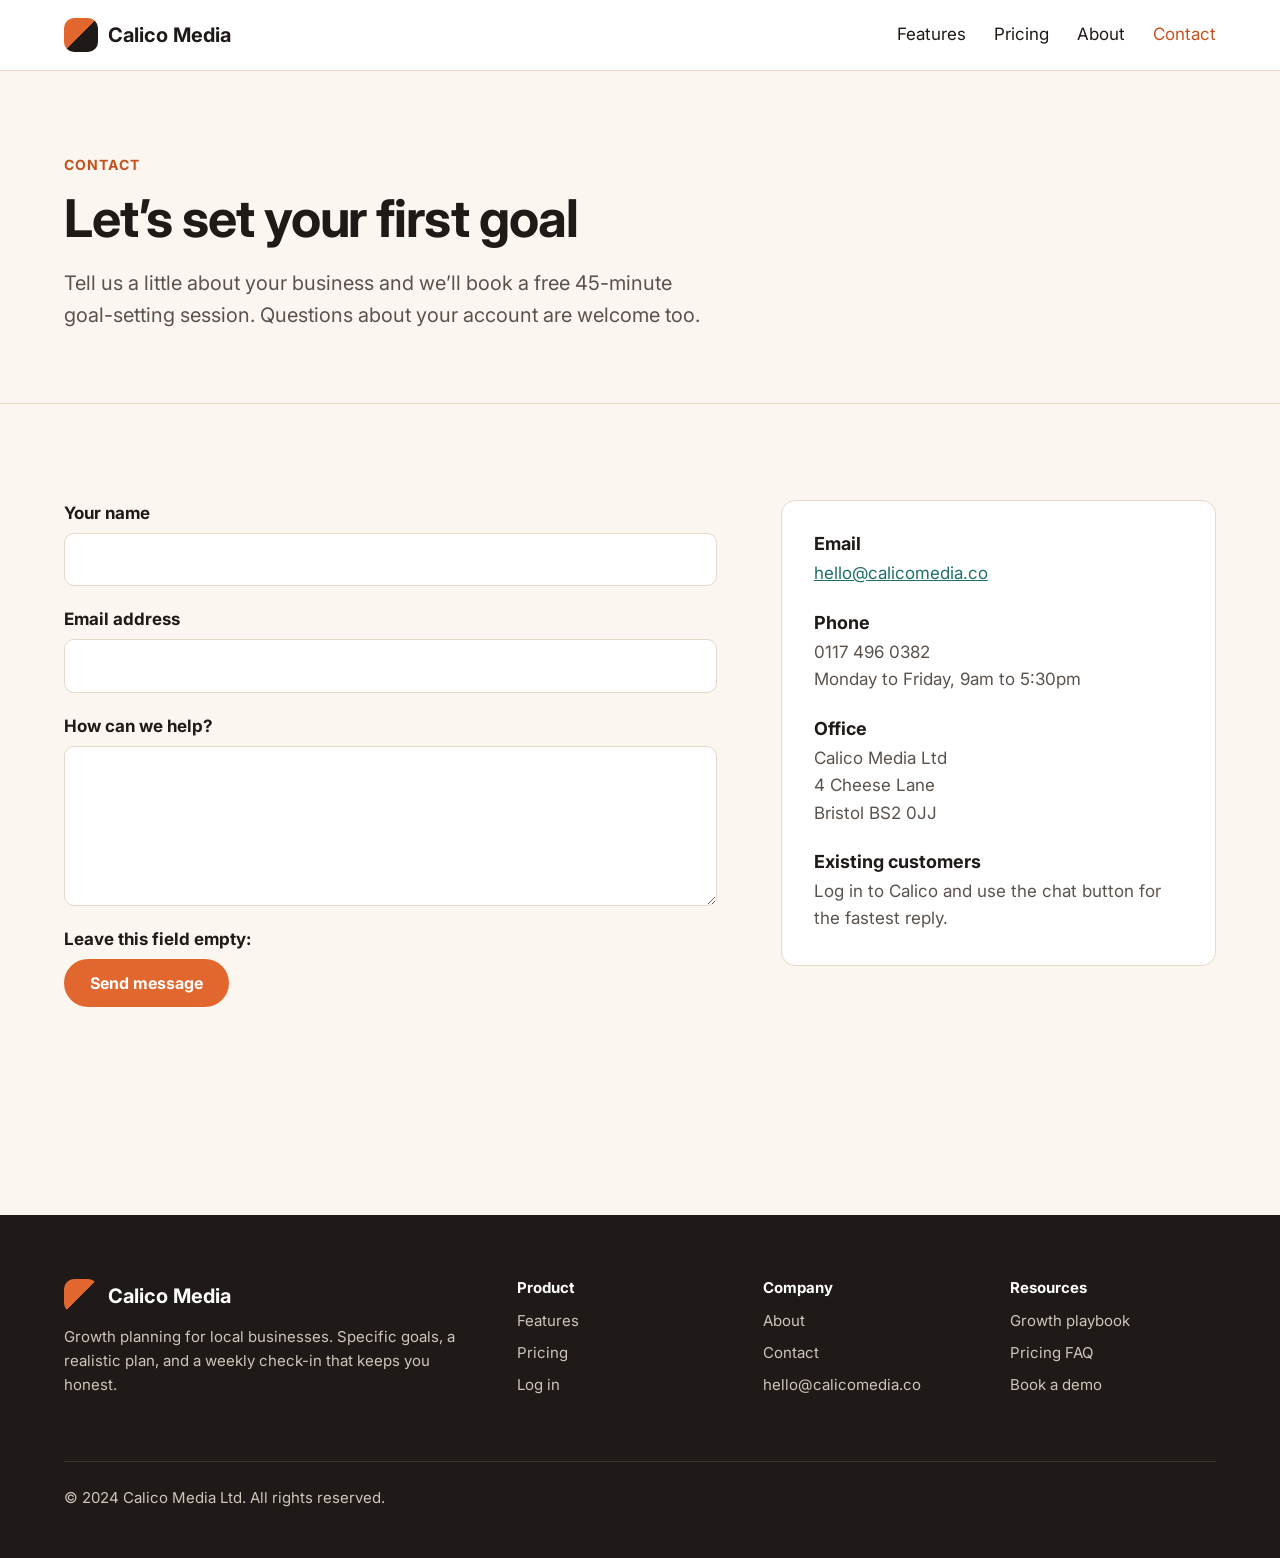
==== public/contact.html @ dd7498d2 "honeypot challenge" ====
<!DOCTYPE html>
<html lang="en">
<head>
  <meta charset="utf-8">
  <meta name="viewport" content="width=device-width, initial-scale=1">
  <title>Contact | Calico Media</title>
  <meta name="description" content="Book a demo or ask us a question. We reply within one business day.">
  <link rel="preconnect" href="https://fonts.googleapis.com">
  <link rel="preconnect" href="https://fonts.gstatic.com" crossorigin>
  <link href="https://fonts.googleapis.com/css2?family=Inter:wght@100;200;300;400;500;600;700;800;900&display=swap" rel="stylesheet">
  <link rel="stylesheet" href="css/styles.css">
</head>
<body>
  <header class="site-header">
    <div class="container">
      <a class="logo" href="index.html"><span class="logo-mark"></span>Calico Media</a>
      <nav aria-label="Main">
        <ul class="nav-links">
          <li><a href="features.html">Features</a></li>
          <li><a href="pricing.html">Pricing</a></li>
          <li><a href="about.html">About</a></li>
          <li><a href="contact.html" aria-current="page">Contact</a></li>
        </ul>
      </nav>
    </div>
  </header>

  <main>
    <section class="page-header">
      <div class="container">
        <span class="eyebrow">Contact</span>
        <h1>Let&rsquo;s set your first goal</h1>
        <p class="lead">Tell us a little about your business and we&rsquo;ll book a free 45-minute goal-setting session. Questions about your account are welcome too.</p>
      </div>
    </section>

    <section class="section">
      <div class="container contact-layout">
        <form class="contact-form" id="contact-form" action="/contact" method="post">
          <label for="name">Your name</label>
          <input type="text" id="name" name="name" required>

          <label for="email">Email address</label>
          <input type="email" id="email" name="email" required>

          <label for="message">How can we help?</label>
          <textarea id="message" name="message" required></textarea>

          <label for="guest">Leave this field empty:</label>
          <input type="text" id="guest" name="guest"  tabindex="-1" autocomplete="off"/>

          <button class="btn" type="submit">Send message</button>
          <p class="form-status" id="form-status" role="status"></p>
        </form>

        <aside class="contact-aside">
          <h3>Email</h3>
          <p><a href="mailto:hello@calicomedia.co">hello@calicomedia.co</a></p>
          <h3>Phone</h3>
          <p>0117 496 0382<br>Monday to Friday, 9am to 5:30pm</p>
          <h3>Office</h3>
          <p>Calico Media Ltd<br>4 Cheese Lane<br>Bristol BS2 0JJ</p>
          <h3>Existing customers</h3>
          <p>Log in to Calico and use the chat button for the fastest reply.</p>
        </aside>
      </div>
    </section>
  </main>

  <footer class="site-footer">
    <div class="container">
      <div class="footer-grid">
        <div>
          <a class="logo" href="index.html"><span class="logo-mark"></span>Calico Media</a>
          <p>Growth planning for local businesses. Specific goals, a realistic plan, and a weekly check-in that keeps you honest.</p>
        </div>
        <div>
          <h4>Product</h4>
          <ul>
            <li><a href="features.html">Features</a></li>
            <li><a href="pricing.html">Pricing</a></li>
            <li><a href="https://app.calicomedia.co/login">Log in</a></li>
          </ul>
        </div>
        <div>
          <h4>Company</h4>
          <ul>
            <li><a href="about.html">About</a></li>
            <li><a href="contact.html">Contact</a></li>
            <li><a href="mailto:hello@calicomedia.co">hello@calicomedia.co</a></li>
          </ul>
        </div>
        <div>
          <h4>Resources</h4>
          <ul>
            <li><a href="index.html#playbook">Growth playbook</a></li>
            <li><a href="pricing.html#faq">Pricing FAQ</a></li>
            <li><a href="contact.html">Book a demo</a></li>
          </ul>
        </div>
      </div>
      <div class="footer-bottom">
        <p>&copy; 2024 Calico Media Ltd. All rights reserved.</p>
      </div>
    </div>
  </footer>
  <script src="js/contact.js"></script>
</body>
</html>
---- public/css/styles.css ----
/* Calico Media marketing site */
@font-face {
  font-family: 'Inter';
  font-weight: 400;  
  src: url('public/Fonts/Inter/Inter_18pt-Regular copy.ttf') format('ttf'),    
}
@font-face {
  font-family: 'Inter';
  font-weight: 700;  
  src: url('public/Fonts/Inter/Inter_24pt-Bold copy.ttf') format('ttf');  
}

@font-face {
  font-family: 'Segoe UI';
  font-weight: 400; 
  src: url('public/Fonts/Segoe UI/Segoe-UI-Variable-Static-Text copy.ttf') format('ttf'),
}
@font-face {
  font-family: 'Segoe UI';
  font-weight: 700; 
  src: url('public/Fonts/Segoe UI/Segoe-UI-Variable-Static-Text-Bold copy.ttf') format('ttf'); 
}


:root {
  --ink: #1f1a17;
  --ink-soft: #5b524c;
  --cream: #fbf6ef;
  --sand: #f1e7da;
  --white: #ffffff;
  --orange: #e2672f;
  --orange-dark: #c4521f;
  --teal: #1f6f6b;
  --line: #e4d8c8;
  --radius: 14px;
}

*,
*::before,
*::after {
  box-sizing: border-box;
}

body {
  margin: 0;
  font-family: 'Inter', -apple-system, BlinkMacSystemFont, 'Segoe UI', sans-serif;
  font-weight: 400;
  font-size: 17px;
  line-height: 1.6;
  color: var(--ink);
  background: var(--cream);
}

h1,
h2,
h3,
h4 {
  font-weight: 700;
  line-height: 1.2;
  margin: 0 0 16px;
}

h1 {
  font-size: 52px;
  letter-spacing: -0.02em;
}

h2 {
  font-size: 38px;
  letter-spacing: -0.01em;
}

h3 {
  font-size: 22px;
}

p {
  margin: 0 0 16px;
}

a {
  color: var(--teal);
}

img {
  max-width: 100%;
}

.container {
  max-width: 1200px;
  margin: 0 auto;
  padding: 0 24px;
}

.section {
  padding: 96px 0;
}

.section--sand {
  background: var(--sand);
}

.eyebrow {
  display: inline-block;
  font-size: 14px;
  font-weight: 700;
  letter-spacing: 0.08em;
  text-transform: uppercase;
  color: var(--orange-dark);
  margin-bottom: 12px;
}

.lead {
  font-size: 20px;
  color: var(--ink-soft);
  max-width: 640px;
}

.section-intro {
  max-width: 680px;
  margin-bottom: 48px;
}

.btn {
  display: inline-block;
  padding: 14px 26px;
  border-radius: 999px;
  background: var(--orange);
  color: var(--white);
  font-weight: 700;
  text-decoration: none;
  border: 0;
  font-size: 16px;
  font-family: inherit;
  cursor: pointer;
}

.btn:hover {
  background: var(--orange-dark);
}

.btn--ghost {
  background: transparent;
  color: inherit;
  box-shadow: inset 0 0 0 2px currentColor;
}

.btn--ghost:hover {
  background: rgba(255, 255, 255, 0.1);
}

#guest {
  display: none;
  position: absolute; 
  left: -9999px;
}

/* Header */

.site-header {
  background: var(--white);
  border-bottom: 1px solid var(--line);
}

.site-header .container {
  display: flex;
  flex-wrap: wrap;
  align-items: center;
  justify-content: space-between;
  gap: 12px 32px;
  padding-top: 18px;
  padding-bottom: 18px;
}

.logo {
  display: flex;
  align-items: center;
  gap: 10px;
  flex-shrink: 0;
  font-size: 20px;
  font-weight: 700;
  color: var(--ink);
  text-decoration: none;
}

.logo-mark {
  width: 34px;
  height: 34px;
  border-radius: 10px;
  background: linear-gradient(135deg, var(--orange) 0%, var(--orange) 50%, var(--ink) 50%, var(--ink) 100%);
}

.nav-links {
  display: flex;
  flex-wrap: wrap;
  align-items: center;
  gap: 8px 28px;
  list-style: none;
  margin: 0;
  padding: 0;
}

.nav-links a {
  color: var(--ink);
  text-decoration: none;
}

.nav-links a:hover,
.nav-links a[aria-current='page'] {
  color: var(--orange-dark);
}

.site-header--home {
  background: var(--ink);
  border-bottom: 0;
}

.site-header--home .logo,
.site-header--home .nav-links a {
  color: var(--white);
}

.site-header--home .logo-mark {
  background: linear-gradient(135deg, var(--orange) 0%, var(--orange) 50%, var(--white) 50%, var(--white) 100%);
}

.site-header--home .container {
  flex-wrap: wrap;
}

.site-header--home nav {
  min-width: 0;
}

.site-header--home .nav-links {
  flex-wrap: nowrap;
  gap: 0;
}

.site-header--home .nav-links li {
  min-width: 0;
}

.site-header--home .nav-links a {
  display: block;
  padding: 0 14px;
  white-space: nowrap;
}

.site-header--home .nav-links li:last-child {
  flex-shrink: 0;
}

.site-header--home .nav-links .btn {
  margin-left: 12px;
  padding: 10px 20px;
}

/* Home hero */

.hero {
  background: var(--ink);
  color: var(--white);
  padding: 56px 0 88px;
}

.hero-inner {
  display: flex;
  align-items: center;
  gap: 56px;
}

.hero-text {
  flex: 1;
}

.hero-text .lead {
  color: #d9cfc5;
}

.hero-actions {
  display: flex;
  flex-wrap: wrap;
  gap: 12px;
  margin-top: 32px;
}

.hero-media {
  width: 100%;
  max-width: 600px;
  flex-shrink: 0;
}

.hero-image {
  width: 100%;
  aspect-ratio: 4 / 3;
  object-fit: cover;
  border-radius: var(--radius);
  display: block;
}

/* Trust strip */

.trust {
  padding: 40px 0;
  border-bottom: 1px solid var(--line);
  text-align: center;
}

.trust p {
  color: var(--ink-soft);
  font-size: 15px;
}

.trust-list {
  display: flex;
  flex-wrap: wrap;
  justify-content: center;
  gap: 12px 40px;
  list-style: none;
  margin: 0;
  padding: 0;
  font-weight: 700;
  font-size: 18px;
  color: #8a7d72;
}

/* Steps */

.steps {
  display: grid;
  grid-template-columns: repeat(auto-fit, minmax(240px, 1fr));
  gap: 24px;
}

.step {
  background: var(--white);
  border: 1px solid var(--line);
  border-radius: var(--radius);
  padding: 32px;
}

.step-number {
  display: inline-flex;
  align-items: center;
  justify-content: center;
  width: 40px;
  height: 40px;
  border-radius: 50%;
  background: var(--sand);
  color: var(--orange-dark);
  font-weight: 700;
  margin-bottom: 16px;
}

/* Check list */

.check-list {
  list-style: none;
  margin: 24px 0 0;
  padding: 0;
}

.check-list li {
  position: relative;
  padding-left: 32px;
  margin-bottom: 14px;
}

.check-list li::before {
  content: '';
  position: absolute;
  left: 0;
  top: 6px;
  width: 16px;
  height: 16px;
  border-radius: 50%;
  background: var(--teal);
  box-shadow: inset 0 0 0 4px #cfe6e4;
}

/* FAQ */

.faq {
  max-width: 820px;
}

.faq details {
  border-top: 1px solid var(--line);
  padding: 20px 0;
}

.faq details:last-child {
  border-bottom: 1px solid var(--line);
}

.faq summary {
  font-weight: 700;
  font-size: 19px;
  cursor: pointer;
}

.faq details p {
  margin-top: 12px;
  color: var(--ink-soft);
}

/* Feature rows */

.feature-row {
  display: grid;
  grid-template-columns: 1fr 1fr;
  gap: 64px;
  align-items: center;
  margin-bottom: 96px;
}

.feature-row:last-child {
  margin-bottom: 0;
}

.feature-row--reverse .feature-media {
  order: 2;
}

.feature-media img {
  display: block;
  width: 100%;
  aspect-ratio: 4 / 3;
  object-fit: cover;
  border-radius: var(--radius);
}

/* Playbook */

.playbook-grid {
  display: grid;
  grid-template-columns: repeat(auto-fit, minmax(300px, 1fr));
  gap: 28px;
}

/* Card grid */

.card-grid {
  display: grid;
  grid-template-columns: repeat(3, 1fr);
  gap: 28px;
}

.card {
  background: var(--white);
  border: 1px solid var(--line);
  border-radius: var(--radius);
  overflow: hidden;
}

.card img {
  display: block;
  width: 100%;
  aspect-ratio: 16 / 10;
  object-fit: cover;
}

.card-body {
  padding: 24px 28px 28px;
}

.card-body p {
  color: var(--ink-soft);
}

.card-tag {
  font-size: 13px;
  font-weight: 700;
  text-transform: uppercase;
  letter-spacing: 0.06em;
  color: var(--teal);
}

.icon-dot {
  width: 44px;
  height: 44px;
  border-radius: 12px;
  background: var(--sand);
  margin-bottom: 18px;
  position: relative;
}

.icon-dot::after {
  content: '';
  position: absolute;
  inset: 13px;
  border-radius: 50%;
  background: var(--orange);
}

/* CTA band */

.cta-band {
  background: var(--ink);
  color: var(--white);
  border-radius: 24px;
  overflow: hidden;
}

.cta-band img {
  display: block;
  width: 100%;
  aspect-ratio: 21 / 8;
  object-fit: cover;
}

.cta-body {
  padding: 48px;
  display: flex;
  flex-wrap: wrap;
  align-items: center;
  justify-content: space-between;
  gap: 24px;
}

.cta-body h2 {
  margin: 0;
  max-width: 620px;
}

/* Page header (inner pages) */

.page-header {
  padding: 80px 0 56px;
  border-bottom: 1px solid var(--line);
}

/* Pricing */

.pricing-grid {
  display: grid;
  grid-template-columns: repeat(auto-fit, minmax(260px, 1fr));
  gap: 24px;
  align-items: stretch;
}

.pricing-card {
  background: var(--white);
  border: 1px solid var(--line);
  border-radius: var(--radius);
  padding: 36px 32px;
  display: flex;
  flex-direction: column;
}

.pricing-card--featured {
  border: 2px solid var(--orange);
  box-shadow: 0 24px 48px rgba(226, 103, 47, 0.14);
}

.plan-badge {
  align-self: flex-start;
  font-size: 13px;
  font-weight: 700;
  background: var(--orange);
  color: var(--white);
  border-radius: 999px;
  padding: 4px 12px;
  margin-bottom: 16px;
}

.price {
  font-size: 48px;
  font-weight: 700;
  margin: 8px 0 4px;
}

.price small {
  font-size: 17px;
  font-weight: 400;
  color: var(--ink-soft);
}

.pricing-card .check-list {
  flex: 1;
  margin-bottom: 28px;
}

.pricing-card .btn {
  text-align: center;
}

.pricing-note {
  margin-top: 32px;
  color: var(--ink-soft);
  font-size: 15px;
}

/* About */

.stats {
  display: grid;
  grid-template-columns: repeat(auto-fit, minmax(160px, 1fr));
  gap: 16px;
}

.stat {
  background: var(--white);
  border: 1px solid var(--line);
  border-radius: var(--radius);
  padding: 28px 20px;
}

.stat-number {
  display: block;
  font-size: 48px;
  font-weight: 700;
  color: var(--orange-dark);
}

.stat-label {
  display: block;
  font-size: 15px;
  color: var(--ink-soft);
}

.prose {
  max-width: 720px;
}

.team-grid {
  display: grid;
  grid-template-columns: repeat(auto-fit, minmax(220px, 1fr));
  gap: 24px;
}

.person {
  background: var(--white);
  border: 1px solid var(--line);
  border-radius: var(--radius);
  padding: 28px;
}

.avatar {
  width: 56px;
  height: 56px;
  border-radius: 50%;
  background: var(--sand);
  color: var(--orange-dark);
  display: flex;
  align-items: center;
  justify-content: center;
  font-weight: 700;
  margin-bottom: 16px;
}

.person p {
  color: var(--ink-soft);
  font-size: 15px;
  margin: 0;
}

/* Contact */

.contact-layout {
  display: grid;
  grid-template-columns: 3fr 2fr;
  gap: 64px;
}

.contact-form label {
  display: block;
  font-weight: 700;
  margin-bottom: 6px;
}

.contact-form input,
.contact-form textarea {
  display: block;
  width: 100%;
  font: inherit;
  padding: 12px 14px;
  border: 1px solid var(--line);
  border-radius: 10px;
  background: var(--white);
  margin-bottom: 20px;
}

.contact-form textarea {
  min-height: 160px;
  resize: vertical;
}

.form-status {
  margin-top: 16px;
  font-weight: 700;
}

.form-status--success {
  color: var(--teal);
}

.form-status--error {
  color: #b3261e;
}

.contact-aside {
  background: var(--white);
  border: 1px solid var(--line);
  border-radius: var(--radius);
  padding: 32px;
  align-self: start;
}

.contact-aside h3 {
  font-size: 18px;
  margin-top: 24px;
  margin-bottom: 6px;
}

.contact-aside h3:first-child {
  margin-top: 0;
}

.contact-aside p {
  color: var(--ink-soft);
  margin: 0;
}

/* Footer */

.site-footer {
  background: var(--ink);
  color: #cfc5bb;
  padding: 64px 0 32px;
  margin-top: 96px;
  font-size: 15px;
}

.footer-grid {
  display: grid;
  grid-template-columns: 2fr 1fr 1fr 1fr;
  gap: 40px;
}

.site-footer h4 {
  color: var(--white);
  font-size: 15px;
  margin-bottom: 12px;
}

.site-footer ul {
  list-style: none;
  margin: 0;
  padding: 0;
}

.site-footer li {
  margin-bottom: 8px;
}

.site-footer a {
  color: #cfc5bb;
  text-decoration: none;
}

.site-footer a:hover {
  color: var(--white);
}

.site-footer .logo {
  color: var(--white);
  margin-bottom: 12px;
}

.footer-bottom {
  border-top: 1px solid #3a322d;
  margin-top: 48px;
  padding-top: 24px;
}


/* responsiveness */


@media (max-width: 1032px) {
  .hero-inner {
    flex-direction: column-reverse;
  }

  .site-header--home .nav-links  {
    flex-wrap: wrap;
  }
  .nav-links {
    font-size: 20px;
  }
}

@media (max-width: 864px) {
  .site-header--home .nav-links .btn {
    margin-top: 8px;
  }
}

@media (max-width: 768px) {
  h1 {
    font-size: 40px;
  }

  h2 {
    font-size: 30px;
  }

  .section {
    padding: 64px 0;
  }

  .feature-row {
    grid-template-columns: 1fr;
    gap: 32px;
    margin-bottom: 64px;
  }

  .feature-row--reverse .feature-media {
    order: 0;
  }

  /* .playbook-grid {
    display: grid;
    grid-template-columns: repeat(auto-fit, minmax(300px, 1fr));
    gap: 28px;
  } */

  .contact-layout {
    grid-template-columns: 1fr;
    gap: 40px;
  }

  .footer-grid {
    grid-template-columns: 1fr 1fr;
  }
}

@media (max-width: 480px) {
  h1 {
    font-size: 34px;
  } 

  .btn {
    font-size: 12px;
    padding: 4px 8px;

  }

  .site-header--home 
  .nav-links 
  .btn {
    margin-left: 0;
    padding: 2px 8px;
  }

  .hero-actions {
    display: flex;
    justify-content: center;
  }

  .cta-body {
    padding: 32px 24px;
  }

  .footer-grid {
    grid-template-columns: 1fr;
    text-align: center;
  }

  /* .playbook-grid {
    display: flex;
    flex-direction: column;
  } */

  .trust-list {
    justify-content: space-around;
  }
}

@media (max-width: 330px) {
  .playbook-grid {
    grid-template-columns: none;
    gap: 28px;
}
}
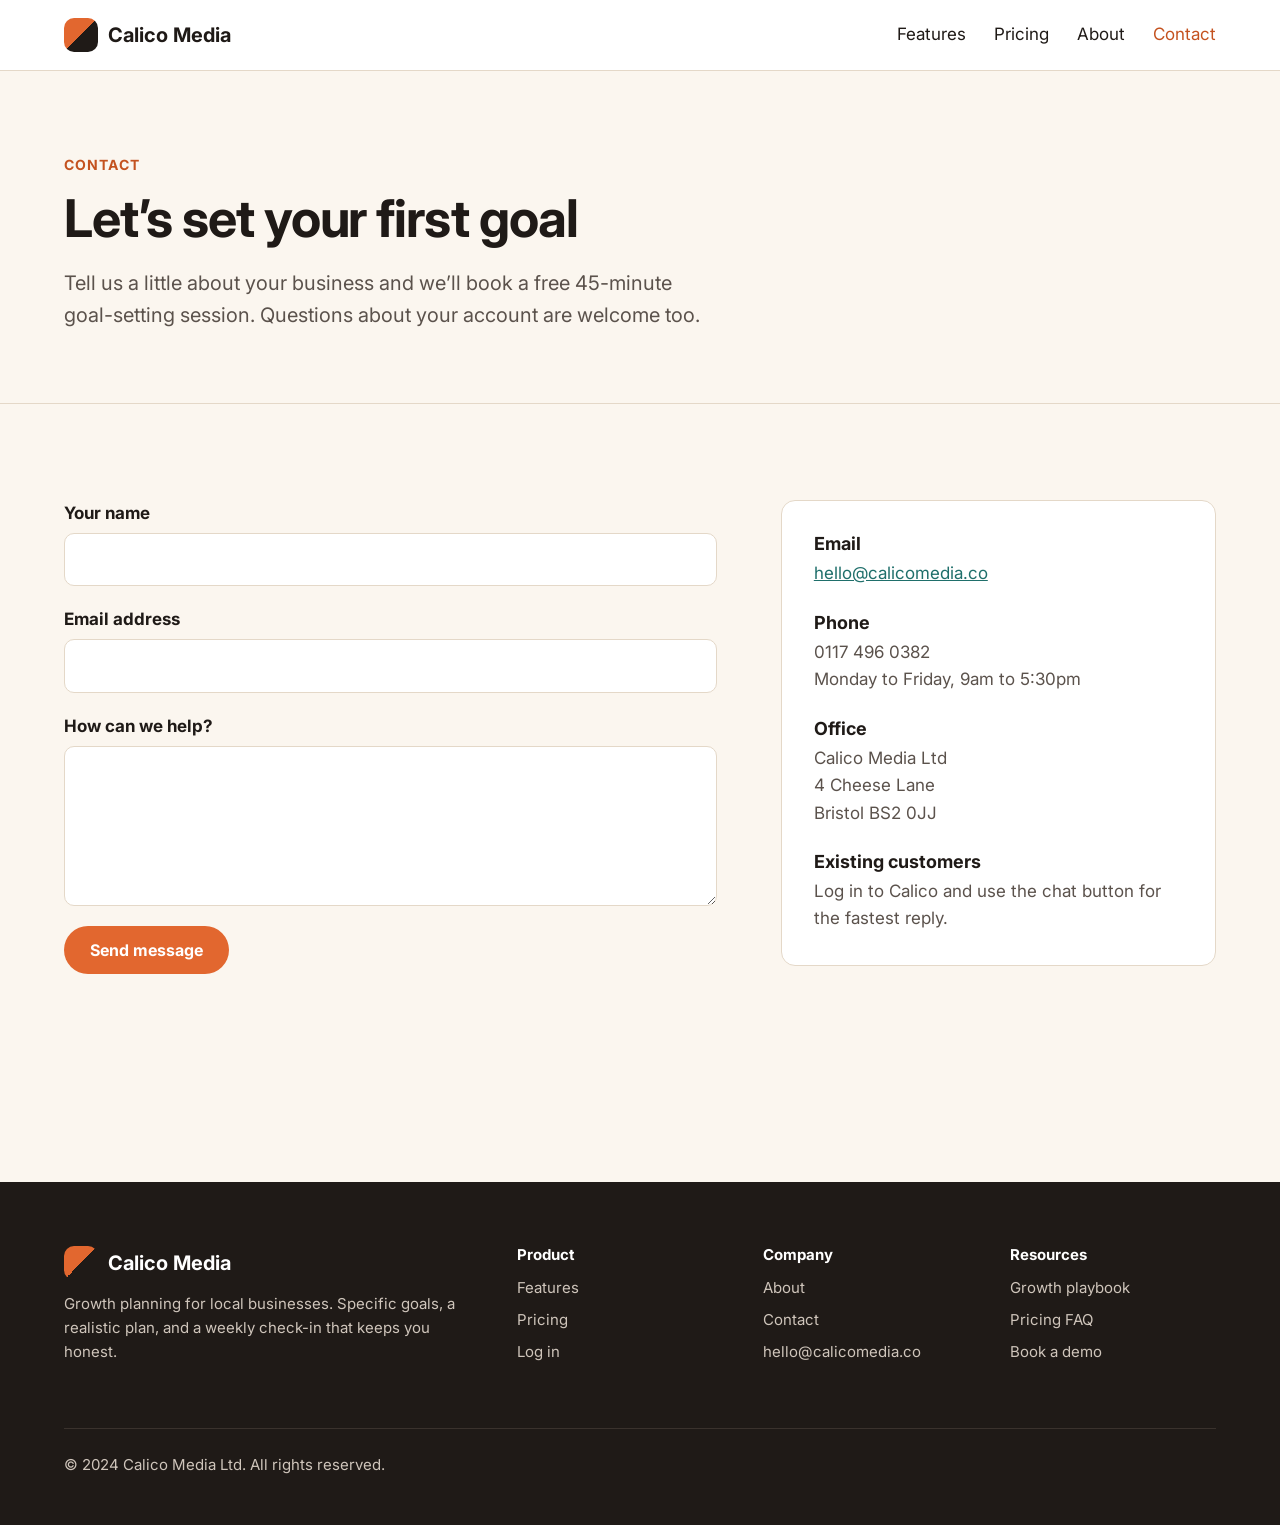
==== commit 1b221629: "fix hidden field label" ====
--- a/public/contact.html
+++ b/public/contact.html
@@ -46,8 +46,11 @@
           <label for="message">How can we help?</label>
           <textarea id="message" name="message" required></textarea>
 
-          <label for="guest">Leave this field empty:</label>
-          <input type="text" id="guest" name="guest"  tabindex="-1" autocomplete="off"/>
+          <div class="guest-field" aria-hidden="true">
+            <label for="guest">Leave this field empty:</label>
+            <input type="text" id="guest" name="guest"  tabindex="-1" autocomplete="off"/>
+        </div>
+
 
           <button class="btn" type="submit">Send message</button>
           <p class="form-status" id="form-status" role="status"></p>
--- a/public/css/styles.css
+++ b/public/css/styles.css
@@ -149,11 +149,12 @@
   background: rgba(255, 255, 255, 0.1);
 }
 
-#guest {
+.guest-field {
   display: none;
   position: absolute; 
   left: -9999px;
 }
+
 
 /* Header */
 
